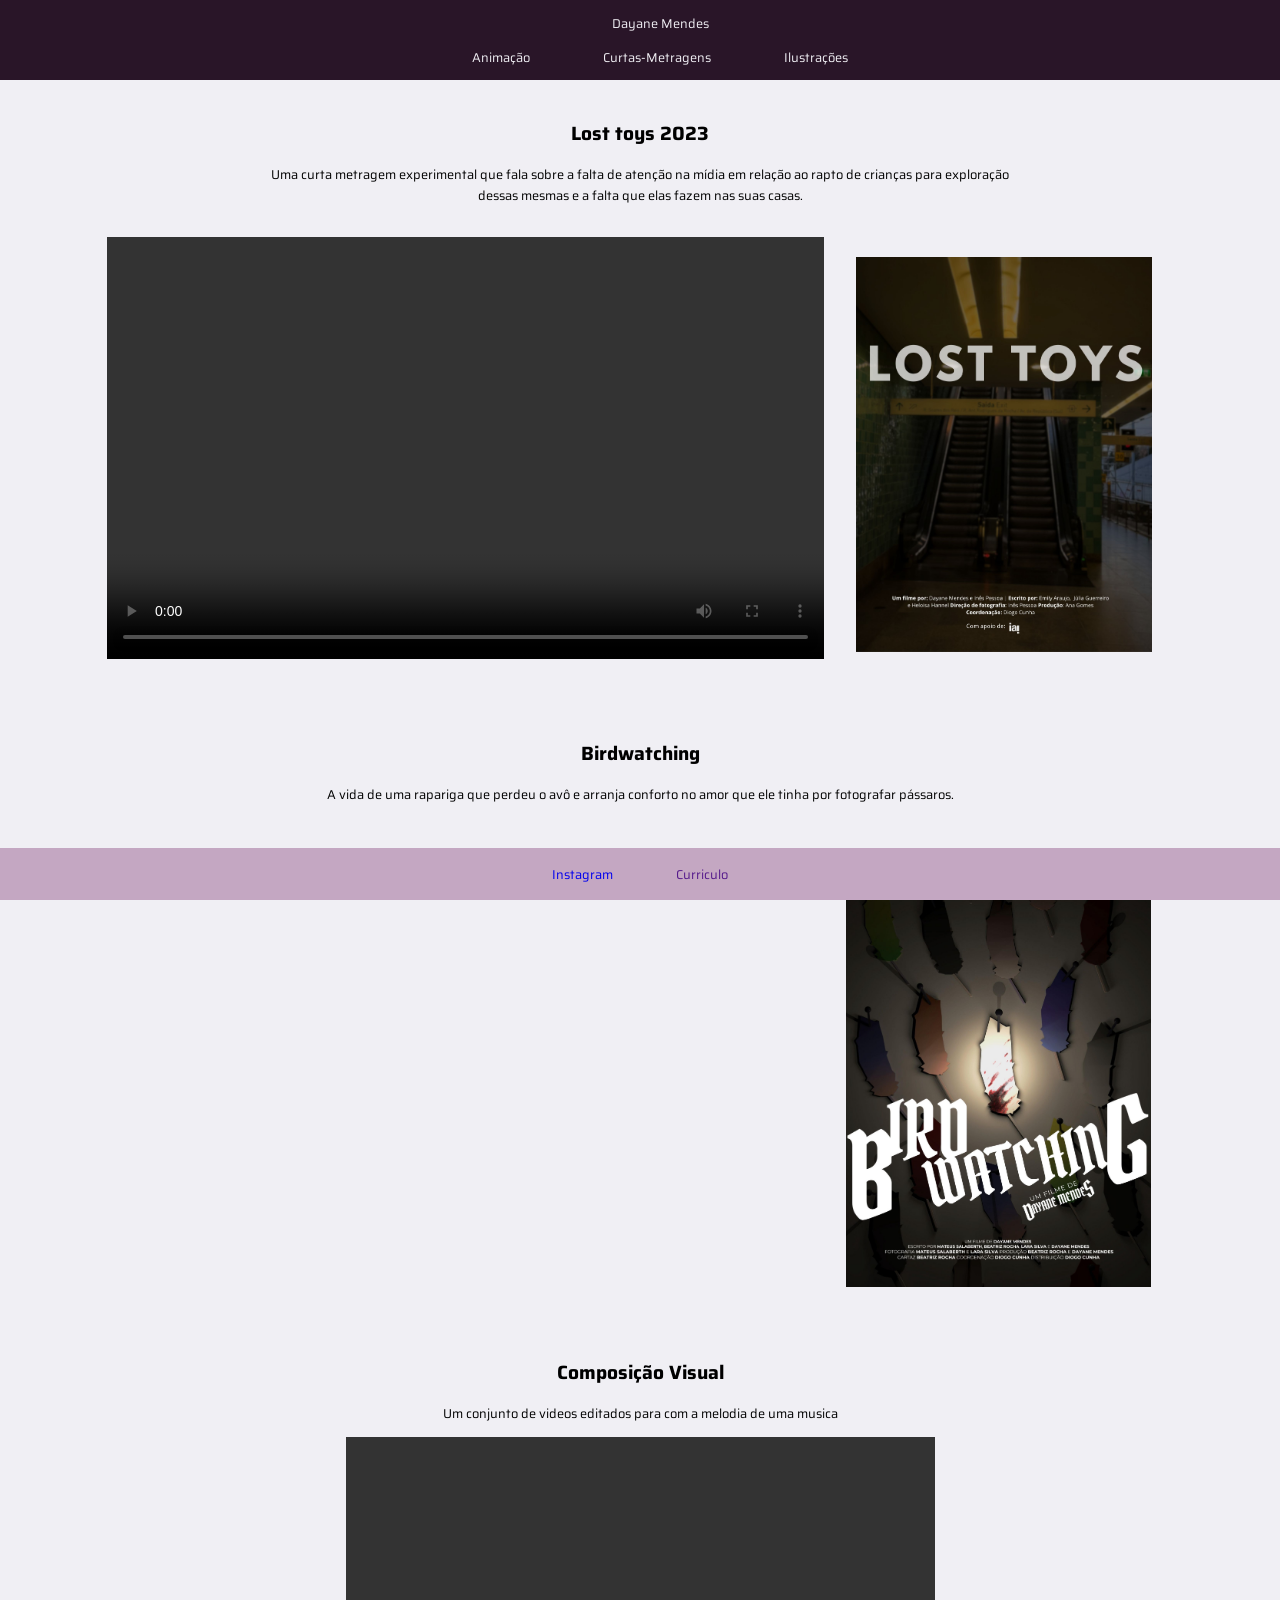
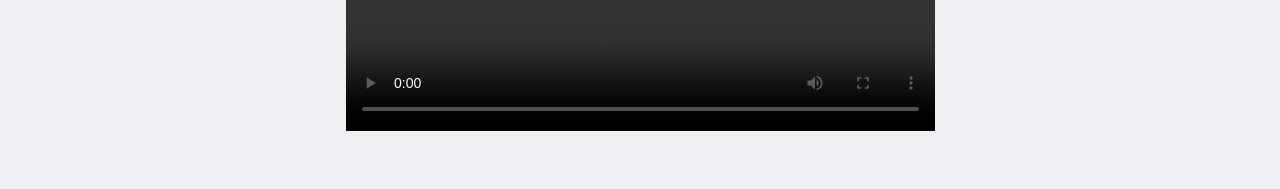
==== curtas-metragens.html @ cdf1d42b "111" ====
<!DOCTYPE html>
<html lang="en">

<head>
    <meta charset="UTF-8">
    <meta name="viewport" content="width=device-width, initial-scale=1.0">
    <title>Portfolio</title>
    <link rel="stylesheet" href="style.css">
    <link rel="stylesheet" href="curtas-metragens.css">
    <link
        href="https://fonts.googleapis.com/css2?family=Open+Sans:ital,wght@0,300..800;1,300..800&family=Playfair+Display:ital,wght@0,400..900;1,400..900&family=Saira:ital,wght@0,100..900;1,100..900&family=Titillium+Web:ital,wght@0,200;0,300;0,400;0,600;0,700;0,900;1,200;1,300;1,400;1,600;1,700&display=swap"
        rel="stylesheet">
</head>

<body>

    <header>
        <nav>
            <ol>
                <li class="Dayane"><a class="header" href="./index.html">Dayane Mendes</a></li>
            </ol>
        </nav>

        <nav>
            <ol class="Projetos">
                <li><a class="header" href="./animação.html">Animação</a></li>
                <li><a class="header" href="./curtas-metragens.html">Curtas-Metragens</a></li>
                <li><a class="header" href="./Ilustrações.html">Ilustrações</a></li>
            </ol>
        </nav>
    </header>

    <main>
        <section class="losttoys">
            <div class="titulo">
                <h2>Lost toys 2023</h2>
                <p>Uma curta metragem experimental que fala sobre a falta de atenção na mídia em relação ao rapto de
                    crianças para exploração dessas mesmas e a falta que elas fazem nas suas casas.</p>
            </div>

            <div class="toys">
                <div id="video-lost">
                    <video src="./data/Lost Toys.mp4" controls></video>
                </div>
                <div id="cartaz-lost">
                    <img src="./data/Lost Toys poster.jpg" alt="">
                </div>
            </div>
        </section>


        <section class="birdwatching">
            <div class="titulo">
                <h2>Birdwatching</h2>
                <p>A vida de uma rapariga que perdeu o avô e arranja conforto no amor que ele tinha por fotografar
                    pássaros.
                </p>
            </div>

            <div class="bird">
                <div id="video-bird">
                    <iframe width="560" height="315" src="https://www.youtube.com/embed/ZzCz0yWp-pY?si=SjpLyZVfBwIUnVCe"
                        title="YouTube video player" frameborder="0"
                        allow="accelerometer; autoplay; clipboard-write; encrypted-media; gyroscope; picture-in-picture; web-share"
                        referrerpolicy="strict-origin-when-cross-origin" allowfullscreen></iframe>
                </div>
                <div id="cartaz-bird">
                    <img src="./data/birdwatching poster.jpg" alt="">
                </div>
            </div>
        </section>


        <section class="visual">
            <div class="titulo">
                <h2>Composição Visual</h2>
                <p>Um conjunto de videos editados para com a melodia de uma musica</p>
            </div>

            <div id="video-visual">
                <video src="./data/DayaneMende11IA.mp4" controls></video>
            </div>
        </section>

    </main>

    <footer>
        <ol>
            <li><a class="footer" href="https://www.instagram.com/pffuseal1?igsh=NHZ6c28zbnlnMXc3">Instagram</a></li>
            <li><a class="footer" href="">Curriculo</a></li>
        </ol>
    </footer>

</body>

</html>
---- style.css ----
/* #291528 dark purple
#3A3E3B moss green
#F0EFF4 white
#C4A7C2 pink purple

  font-family: "Saira", sans-serif;
  font-optical-sizing: auto;
  font-weight: <weight>;
  font-style: normal;
  font-variation-settings:
    "wdth" 100;

    font-family: "Titillium Web", sans-serif;
  font-weight: 700;
  font-style: normal;
 */


html {
    font-size: max(12px, 2vw);
}

header {
    position: fixed;
    top: 0;
    right: 0;

    text-align: center;
    background-color: #291528;
    width: 100%;
    font-size: 0.5rem;

    text-decoration: none;
    z-index: 1;
}

.sobre-mim {
    text-decoration: none;
}

.capacidades {
    text-decoration: none;

}

#div {
    border: solid 0.2rem #C4A7C2;
    padding-left: 120px;
    padding-right: 120px;
    padding-bottom: 60px;
    padding-top: 60px;

    text-align: center;
    font-size: 16px;
    max-width: 100%;

    margin-top: 4rem;

}

h3 {
    border: solid 0.1rem #C4A7C2;
    margin-top: 1rem;
    padding: 0.2rem;

    text-align: center;
    font-size: 12px;
}

.sobre-mim:hover {
    color: #C4A7C2;
    background: #F0EFF4;
}

.capacidades:hover {
    color: #C4A7C2;
    background: #F0EFF4;
}

.header:hover {
    color: #C4A7C2;
    background: #291528;
}

.footer:hover {
    color: #291528;
    background: #C4A7C2;
}

body {
    background-color: #F0EFF4;
    font-family: "Saira", sans-serif;
    margin: 0;
}

nav {
    z-index: 10;
}

nav li {
    display: inline;
    margin: 35px;
}

nav a {
    color: #F0EFF4;
    text-decoration: none;
}

main {
    display: flex;
    flex-wrap: wrap;
    justify-content: center;
    align-content: center;
    height: 90vh;
}

footer {
    position: fixed;
    margin-top: 1rem;
    padding: 0.1rem;
    bottom: 0;
    padding-left: 0;
    font-size: 0.5rem;


    background-color: #C4A7C2;
    text-align: center;
    width: 100%;
}

footer li {
    display: inline;
    margin: 30px;
}

footer ol {
    padding-left: 0;
}

footer a {
    text-decoration: none;
}

@media (max-width:426px) {

    header {
        height: 5rem;
        font-size: 0.8rem;
    }

    footer {
        height: 5rem;
        font-size: 1rem;
        text-align: center;
    }

}


@media (max-width:1200px) {
    footer {
        position: static;
        margin-top: 1rem;
    }

}

@media (max-width:426px) {
    footer {
        margin-top: 1rem;
        padding: 0.1rem;
    }

    header {
        font-size: 1rem;
        height: 8rem;
        padding-right: 1rem;
        padding-bottom: 0.5rem;
    }

    nav li {
        display: block;
        margin: 0px;
        text-align: right;
    }

    #Dayane {
        text-align: left;
    }
}

@media (max-width:768px) {
    header {
        font-size: 80%;
    }

    footer {
        font-size: 1rem;
        margin-bottom: 1;
        padding-bottom: 0;
    }
}
---- curtas-metragens.css ----
main {
    display: inline;
    flex-wrap: wrap;
    justify-content: center;
    align-content: center;
    font-size: 50%;
}

/* lost toys */

.losttoys {
    margin: 4rem 2rem 2rem 2rem;
    margin-bottom: 0;
    align-content: center;
    text-align: center;
}

h2 {
    text-align: center;
}

p {
    margin-left: 8rem;
    margin-right: 8rem;
    text-align: center;
}

#video-lost video {
    width: 28rem;
    margin-top: 2rem;
    margin: 0.2rem;
    margin-bottom: 0.2rem;
    height: 16.5rem;
}

#cartaz-lost img {
    width: 85%;
    margin: 1rem
}

.toys {
    display: flex;
    margin: 2rem;
    margin-top: 0rem;
    margin-bottom: 0rem;
    padding: 0.5rem;
    padding-left: 0;
    padding-right: 0;
}

/* birdwatching */

.birdwatching {
    margin: 1rem 2rem 2rem 2rem;
    margin-bottom: 0;
    align-content: center;
    text-align: center;
}

#video-bird iframe {
    width: 28rem;
    height: 18rem;
}

#cartaz-bird img {
    width: 85%;
    margin: 1rem;
}

.bird {
    display: flex;
    margin: 2rem;
    margin-top: 0rem;
    margin-bottom: 0;
    padding: 0.5rem;
    padding-left: 0;
    padding-right: 0;
}

/* composição visual */

.visual {
    margin: 1rem 2rem 2rem 2rem;
    margin-bottom: 2rem;
    align-items: center;
    text-align: center;
}


video {
    width: 23rem;
    flex-wrap: wrap;
    align-items: center;
    justify-content: center;
}


@media (max-width: 768px) {
    .losttoys {
        margin-top: 5rem;
    }

    footer {
        padding-bottom: 0.2rem;
        margin-bottom: 0;
    }
}

@media (max-width:426px) {

    .losttoys {
        padding-top: 5rem;
    }

    .toys {
        width: 100%;
        margin-left: 0;
        align-items: center;
    }

    #cartaz-lost img {
        width: 9rem;
        height: 14rem;
    }

    #video-lost video {
        width: 20rem;
        height: 12rem;
    }

    .bird {
        margin-left: 1rem;
        align-items: center;
    }

    #video-bird iframe {
        width: 20rem;
        height: 14rem;
    }

    #cartaz-bird img {
        width: 9rem;
        height: 13.5rem;
    }

    .titulo {
        font-size: 0.8rem;
    }

    .Dayane {
        text-align: left;
    }
}
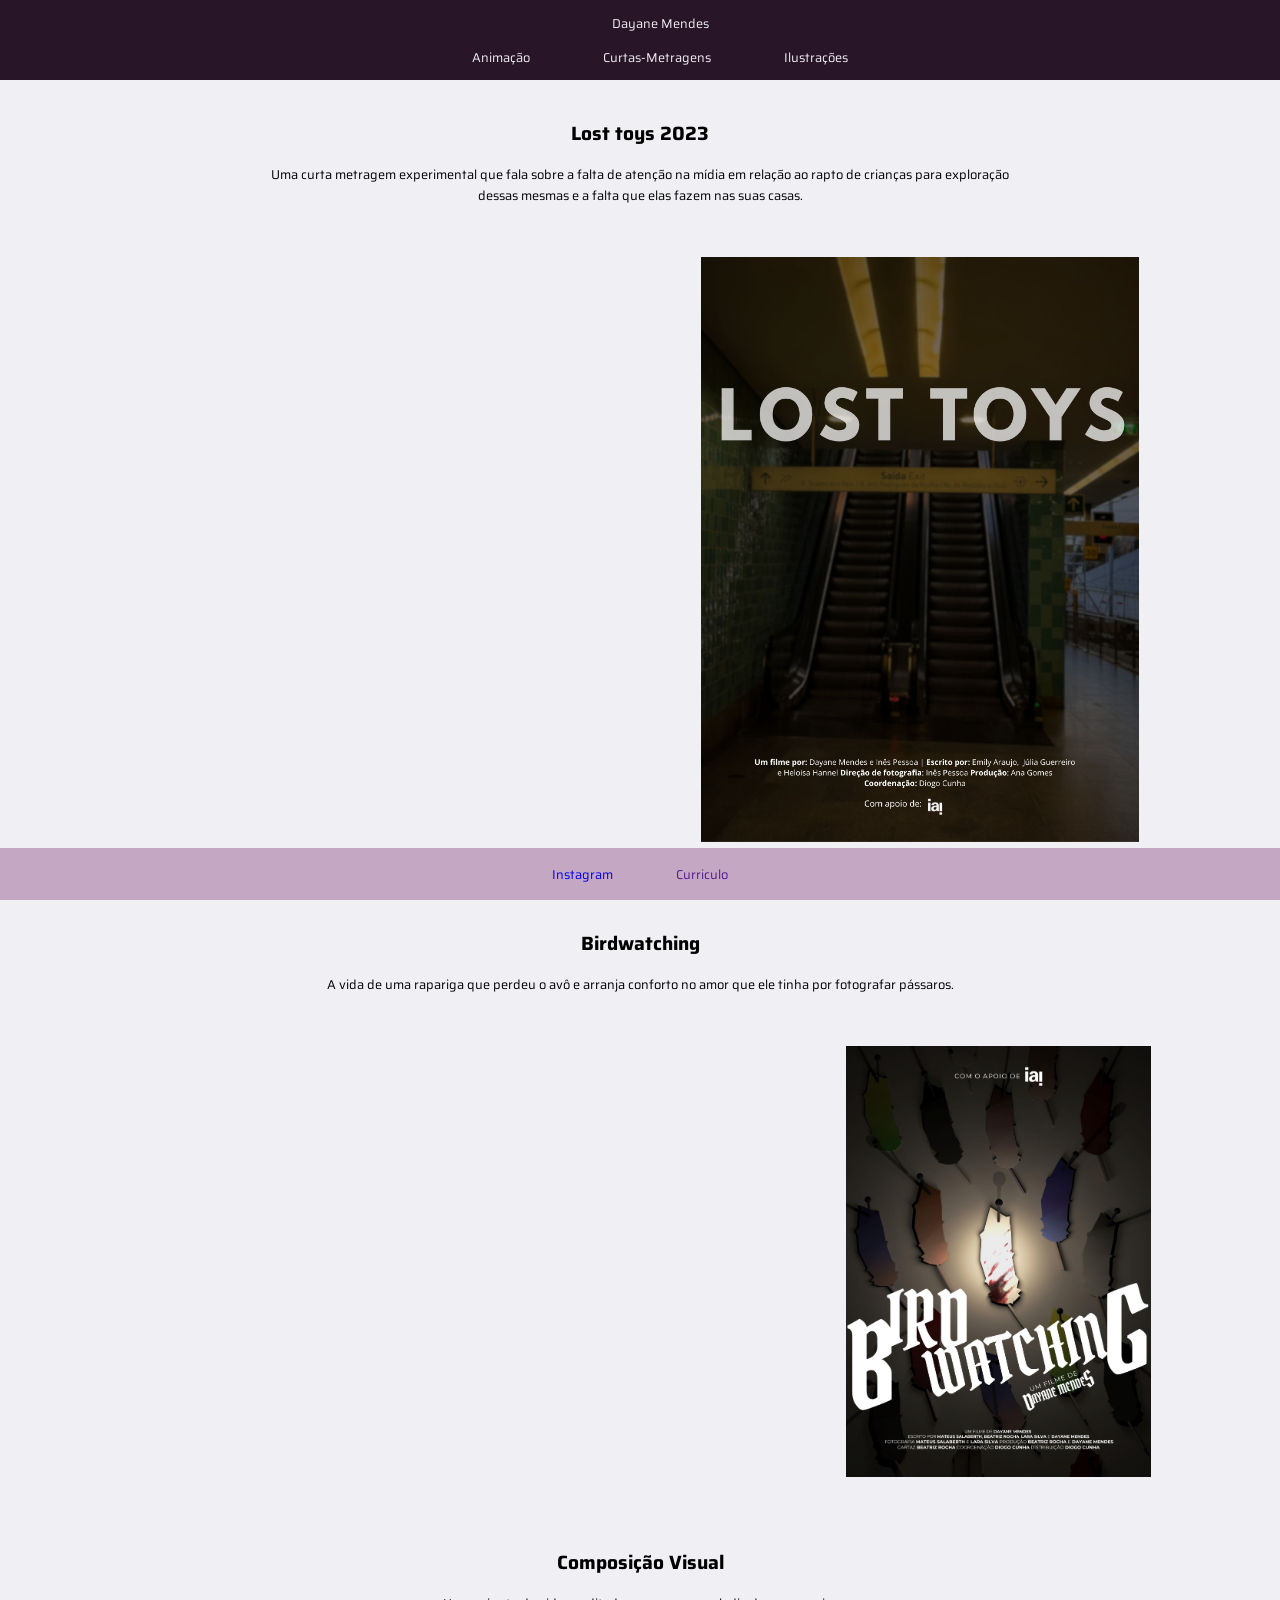
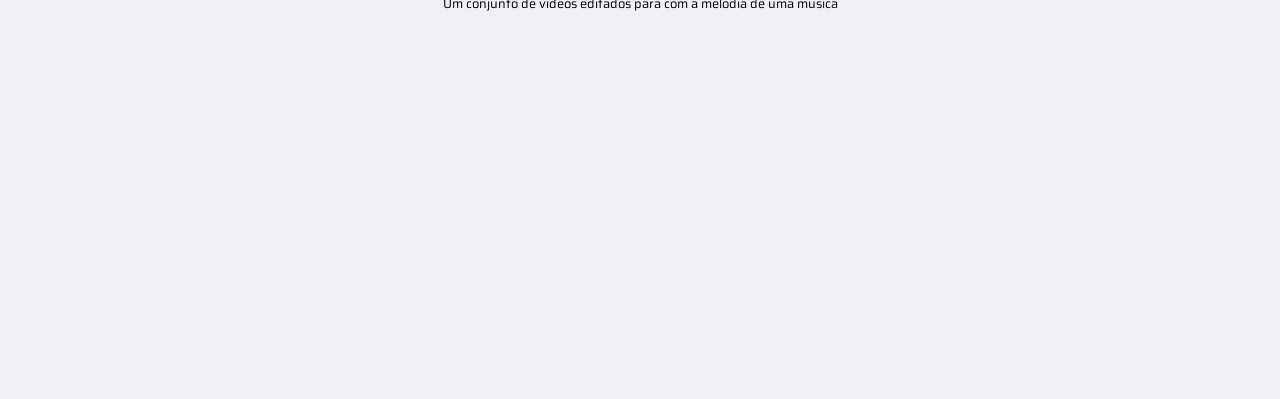
==== commit f7092671: "Update curtas-metragens.html" ====
--- a/curtas-metragens.html
+++ b/curtas-metragens.html
@@ -40,7 +40,10 @@
 
             <div class="toys">
                 <div id="video-lost">
-                    <video src="./data/Lost Toys.mp4" controls></video>
+                    <iframe width="560" height="315" src="https://www.youtube.com/embed/cS90t9Q3QTQ?si=LH7kYeVAcjxSkivT"
+                        title="YouTube video player" frameborder="0"
+                        allow="accelerometer; autoplay; clipboard-write; encrypted-media; gyroscope; picture-in-picture; web-share"
+                        referrerpolicy="strict-origin-when-cross-origin" allowfullscreen></iframe>
                 </div>
                 <div id="cartaz-lost">
                     <img src="./data/Lost Toys poster.jpg" alt="">
@@ -78,7 +81,10 @@
             </div>
 
             <div id="video-visual">
-                <video src="./data/DayaneMende11IA.mp4" controls></video>
+                <iframe width="560" height="315" src="https://www.youtube.com/embed/vdFUmWxTOgQ?si=I3sd7tPseU_N9P1p"
+                    title="YouTube video player" frameborder="0"
+                    allow="accelerometer; autoplay; clipboard-write; encrypted-media; gyroscope; picture-in-picture; web-share"
+                    referrerpolicy="strict-origin-when-cross-origin" allowfullscreen></iframe>
             </div>
         </section>
 
